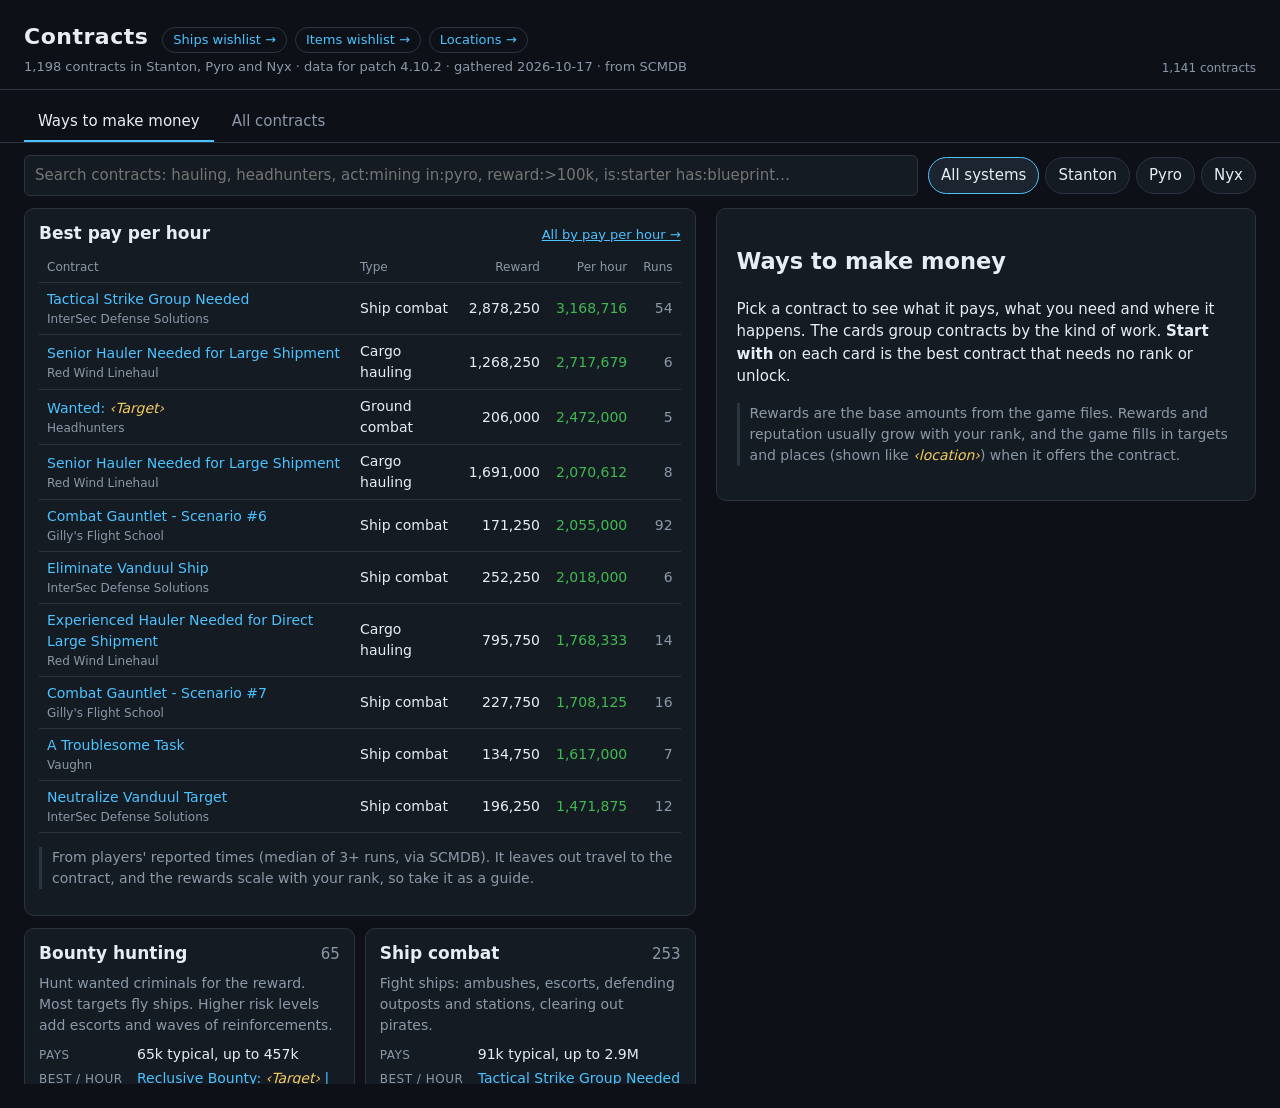
==== index.html @ a2d67939 "Deploy star-citizen-notes@d1c0c6e" ====
<!doctype html>
<html lang="en">
<head>
  <meta charset="utf-8">
  <meta name="viewport" content="width=device-width, initial-scale=1">
  <title>Contracts</title>
  <link rel="stylesheet" href="styles.css">
</head>
<body data-view="overview">
  <header class="top">
    <div>
      <div class="title-row">
        <h1>Contracts</h1>
        <nav class="site-links" id="siteLinks" aria-label="Other sites"></nav>
      </div>
      <p class="meta" id="meta"></p>
    </div>
    <div class="total" id="total"></div>
  </header>

  <nav class="scope" id="tabs" aria-label="View"></nav>

  <section class="toolbar">
    <input id="search" type="search" placeholder="Search contracts: hauling, headhunters, act:mining in:pyro, reward:>100k, is:starter has:blueprint…" autocomplete="off" spellcheck="false">
    <div class="chips" id="systemChips"></div>
  </section>
  <section class="search-only toolbar filters-row">
    <div class="chips" id="actChips"></div>
  </section>
  <section class="search-only toolbar filters-row">
    <label class="sel">Sort <select id="sort"></select></label>
    <label class="sel">Legality <select id="legal"></select></label>
    <div class="fp-flags" id="flagFilters"></div>
    <details class="fp-help" id="help"></details>
  </section>

  <main class="layout">
    <div class="overview" id="overview"></div>
    <ul class="list search-only" id="list"></ul>
    <article class="detail" id="detail"></article>
  </main>

  <script src="site.js"></script>
  <script src="catalog.data.js"></script>
  <script src="activities.data.js"></script>
  <script src="app.js"></script>
</body>
</html>
---- styles.css ----
:root {
  --bg: #0d1117;
  --panel: #151b23;
  --panel-2: #1c2430;
  --border: #2a3441;
  --text: #e6edf3;
  --muted: #8b98a8;
  --accent: #4cc2ff;
  --buy: #3fb950;
  --pledge: #d29922;
  --none: #8b98a8;
  --utility: #4cc2ff;
  --combat: #f85149;
  --racing: #bc8cff;
  --other: #8b98a8;
  --star: #f2cc60;
  color-scheme: dark;
}

* { box-sizing: border-box; }

body {
  margin: 0;
  background: var(--bg);
  color: var(--text);
  font: 15px/1.5 system-ui, -apple-system, "Segoe UI", Roboto, sans-serif;
}

a { color: var(--accent); }

.top {
  display: flex;
  justify-content: space-between;
  align-items: flex-end;
  gap: 16px;
  flex-wrap: wrap;
  padding: 20px 24px 12px;
  border-bottom: 1px solid var(--border);
}
.top h1 { margin: 0; font-size: 22px; letter-spacing: 0.5px; }
.title-row { display: flex; align-items: baseline; gap: 14px; flex-wrap: wrap; }
.site-links { display: flex; gap: 8px; }
.site-links a { font-size: 13px; text-decoration: none; border: 1px solid var(--border); border-radius: 999px; padding: 2px 10px; }
.site-links a:hover { border-color: var(--accent); }
.meta { margin: 4px 0 0; color: var(--muted); font-size: 13px; }
.total { text-align: right; }
.total span { display: block; color: var(--muted); font-size: 12px; }
.total strong { font-size: 20px; font-variant-numeric: tabular-nums; }

.toolbar {
  display: flex;
  flex-wrap: wrap;
  gap: 10px;
  align-items: center;
  padding: 12px 24px;
}
.toolbar input, .toolbar select {
  background: var(--panel);
  color: var(--text);
  border: 1px solid var(--border);
  border-radius: 6px;
  padding: 8px 10px;
  font: inherit;
}
.toolbar input { flex: 1 1 260px; min-width: 0; }
.chips { display: flex; gap: 6px; flex-wrap: wrap; }
.chip {
  background: var(--panel);
  color: var(--text);
  border: 1px solid var(--border);
  border-radius: 999px;
  padding: 6px 12px;
  font: inherit;
  cursor: pointer;
}
.chip span { color: var(--muted); font-size: 12px; margin-left: 2px; }
.chip.on { border-color: var(--accent); background: var(--panel-2); }

.scope { display: flex; gap: 4px; padding: 12px 24px 0; border-bottom: 1px solid var(--border); }
.tab {
  background: transparent;
  color: var(--muted);
  border: 0;
  border-bottom: 2px solid transparent;
  border-radius: 0;
  padding: 8px 14px;
  font-size: 15px;
}
.tab span { font-size: 12px; margin-left: 2px; }
.tab.on { color: var(--text); border-bottom-color: var(--accent); }

.layout {
  display: grid;
  grid-template-columns: minmax(280px, 380px) 1fr;
  gap: 16px;
  padding: 0 24px 24px;
  align-items: start;
}

.list { list-style: none; margin: 0; padding: 0 4px 0 0; display: flex; flex-direction: column; gap: 6px; }
/* The list and the detail panel each scroll on their own, so the page never gets taller than the window. */
.list, .detail, .overview {
  position: sticky;
  top: 12px;
  max-height: calc(100vh - 24px);
  overflow-y: auto;
  scrollbar-width: thin;
  scrollbar-color: var(--border) transparent;
}
.row {
  display: flex;
  align-items: center;
  gap: 10px;
  padding: 0 0 0 12px;
  background: var(--panel);
  border: 1px solid var(--border);
  border-radius: 8px;
}
.row:hover { background: var(--panel-2); }
.row.active { border-color: var(--accent); background: var(--panel-2); }
.row.owned { opacity: 0.6; }
.row.owned strong { text-decoration: line-through; text-decoration-color: var(--buy); }
.row-controls { display: flex; align-items: center; gap: 6px; flex: none; }
.star {
  background: transparent;
  border: 0;
  padding: 0 2px;
  font-size: 18px;
  line-height: 1;
  color: var(--muted);
}
.star:hover, .star.on { color: var(--star); }
.row-check { width: 18px; height: 18px; accent-color: var(--buy); cursor: pointer; flex: none; margin: 0; }
.row-link {
  flex: 1;
  min-width: 0;
  display: flex;
  justify-content: space-between;
  gap: 10px;
  padding: 10px 12px 10px 0;
  color: var(--text);
  text-decoration: none;
}
.row-main { display: flex; flex-direction: column; min-width: 0; }
.row-side { display: flex; flex-direction: column; align-items: flex-end; gap: 4px; white-space: nowrap; }
.sub { color: var(--muted); font-size: 13px; }

.tag {
  font-size: 11px;
  text-transform: uppercase;
  letter-spacing: 0.5px;
  padding: 2px 8px;
  border-radius: 999px;
  border: 1px solid currentColor;
}
/* Item categories (All items view). Wishlist groups fall back to the plain tag color. */
.tag[class*="cat-"] { color: var(--other); }
.tag.cat-weapons { color: #f85149; }
.tag.cat-attachments { color: #ff9b6b; }
.tag.cat-armor { color: #4cc2ff; }
.tag.cat-clothing { color: #bc8cff; }
.tag.cat-tools { color: #d29922; }
.tag.cat-medical-food { color: #3fb950; }
.price.rent { color: var(--accent); }
.price.loot, .price.craft, .price.event { color: var(--racing); }
.status-flight-ready { color: var(--buy); }
.status-in-concept { color: var(--none); }
.owned-tag { color: var(--buy); vertical-align: middle; }

.price { font-size: 13px; font-variant-numeric: tabular-nums; }
.price.buy { color: var(--buy); }
.price.pledge { color: var(--pledge); }
.price.none { color: var(--none); }

.detail {
  background: var(--panel);
  border: 1px solid var(--border);
  border-radius: 10px;
  padding: 0 20px 20px;
}
.hero { margin: 0 -20px 16px; aspect-ratio: 16 / 7; background: var(--panel-2); }
.hero img { width: 100%; height: 100%; object-fit: cover; display: block; }
.noimg { height: 100%; display: grid; place-items: center; color: var(--muted); }
.detail-head { display: flex; justify-content: space-between; gap: 12px; flex-wrap: wrap; }
.detail-head h2 { margin: 0; }
.detail-head .sub { margin: 2px 0 0; }
.badges { display: flex; gap: 6px; align-items: flex-start; }
.detail h3 {
  margin: 22px 0 8px;
  font-size: 13px;
  text-transform: uppercase;
  letter-spacing: 1px;
  color: var(--muted);
}
.links { display: flex; gap: 14px; flex-wrap: wrap; }

.kv { margin: 0; display: grid; gap: 4px; }
.kv div { display: grid; grid-template-columns: 120px 1fr; gap: 8px; }
.kv dt { color: var(--muted); }
.kv dd { margin: 0; }

table { width: 100%; border-collapse: collapse; margin-top: 10px; font-size: 14px; }
th, td { text-align: left; padding: 6px 8px; border-bottom: 1px solid var(--border); }
th { color: var(--muted); font-weight: 500; font-size: 12px; }
.num { text-align: right; font-variant-numeric: tabular-nums; white-space: nowrap; }
tr.best td { color: var(--buy); }

.note { color: var(--muted); font-size: 14px; border-left: 3px solid var(--border); padding-left: 10px; }
.muted, .empty { color: var(--muted); }

.stats { margin: 0; display: grid; grid-template-columns: repeat(auto-fill, minmax(130px, 1fr)); gap: 8px; }
.stat { background: var(--panel-2); border-radius: 6px; padding: 8px 10px; }
.stat dt { color: var(--muted); font-size: 12px; }
.stat dd { margin: 0; font-size: 16px; font-variant-numeric: tabular-nums; }
.stat small { color: var(--muted); }

/* ── Filters ───────────────────────────────── */
.filters-toggle { padding: 8px 12px; font-size: 14px; }
.filters-toggle.on { border-color: var(--accent); }
.filters-toggle .count {
  display: inline-block;
  min-width: 18px;
  margin-left: 4px;
  padding: 0 5px;
  border-radius: 999px;
  background: var(--accent);
  color: #111;
  font-size: 12px;
}
.filter-panel {
  margin: 0 24px 12px;
  padding: 14px 16px;
  background: var(--panel);
  border: 1px solid var(--border);
  border-radius: 10px;
  display: grid;
  gap: 14px;
}
.filter-panel[hidden] { display: none; }
.filter-panel select, .filter-panel input[inputmode] {
  background: var(--panel-2);
  color: var(--text);
  border: 1px solid var(--border);
  border-radius: 6px;
  padding: 6px 8px;
  font: inherit;
  font-size: 14px;
  min-width: 0;
}
.fp-selects { display: grid; grid-template-columns: repeat(auto-fill, minmax(170px, 1fr)); gap: 10px; }
.fp-selects label { display: flex; flex-direction: column; gap: 4px; font-size: 12px; color: var(--muted); }
.fp-flags { display: flex; flex-wrap: wrap; gap: 6px 16px; font-size: 14px; }
.fp-flag { display: inline-flex; align-items: center; gap: 6px; cursor: pointer; }
.fp-flag input { accent-color: var(--accent); margin: 0; }
.fp-ranges { display: grid; grid-template-columns: repeat(auto-fill, minmax(250px, 1fr)); gap: 8px 18px; }
.fp-range { display: grid; grid-template-columns: 1fr 76px auto 76px; align-items: center; gap: 6px; font-size: 14px; }
.fp-range small { color: var(--muted); }
.fp-range em { color: var(--muted); font-style: normal; }
.fp-help { font-size: 13px; color: var(--muted); }
.fp-help summary { cursor: pointer; color: var(--text); }
.fp-help p { margin: 8px 0; }
.fp-syntax { margin: 6px 0; font-size: 13px; }
.fp-syntax td { vertical-align: top; line-height: 1.9; }
.fp-syntax td:first-child { white-space: nowrap; }
.fp-example { margin: 2px 0; font-size: 12px; padding: 4px 10px; }
.active-filters { display: flex; flex-wrap: wrap; gap: 6px; padding: 0 24px; }
.active-filters:not(:empty) { margin-bottom: 12px; }
.filter-chip {
  background: var(--panel-2);
  color: var(--text);
  border: 1px solid var(--accent);
  border-radius: 999px;
  padding: 3px 10px;
  font-size: 13px;
}
.filter-chip span { color: var(--muted); margin-left: 4px; }
.filter-chip.free { border-color: var(--border); }
.filter-chip.neg { border-color: var(--combat); }
.filter-chip.clear { background: transparent; border-color: var(--border); color: var(--muted); }
.row-stats { color: var(--accent); font-size: 12px; font-variant-numeric: tabular-nums; }

/* ── Purchases ─────────────────────────────── */
.pending {
  display: flex;
  flex-wrap: wrap;
  align-items: center;
  gap: 8px 16px;
  margin: 12px 24px 0;
  padding: 10px 14px;
  border: 1px solid var(--pledge);
  border-radius: 8px;
  background: rgba(210, 153, 34, 0.08);
  font-size: 14px;
}
.pending[hidden] { display: none; }
.pending-actions { display: flex; gap: 8px; }
.pending-msg { color: var(--muted); }
button {
  font: inherit;
  font-size: 13px;
  padding: 6px 12px;
  border-radius: 6px;
  border: 1px solid var(--pledge);
  background: var(--pledge);
  color: #111;
  cursor: pointer;
}
button.ghost { background: transparent; color: var(--text); border-color: var(--border); }

.toggles { display: flex; flex-wrap: wrap; gap: 8px; margin: 12px 0 4px; }
.wish-toggle {
  display: inline-flex;
  align-items: center;
  gap: 8px;
  padding: 6px 12px;
  border: 1px solid var(--border);
  border-radius: 999px;
  background: transparent;
  color: var(--text);
  font-size: 15px;
}
button.wish-toggle:hover { border-color: var(--star); }
.wish-toggle.on { border-color: var(--star); }
.wish-toggle select {
  background: var(--panel-2);
  color: var(--text);
  border: 1px solid var(--border);
  border-radius: 6px;
  padding: 2px 6px;
  font: inherit;
  font-size: 14px;
}
.purchase-toggle {
  display: inline-flex;
  align-items: center;
  gap: 8px;
  padding: 6px 12px;
  border: 1px solid var(--border);
  border-radius: 999px;
  cursor: pointer;
  user-select: none;
}
.purchase-toggle input { accent-color: var(--buy); width: 16px; height: 16px; margin: 0; }
.purchase-toggle.on { border-color: var(--buy); color: var(--buy); }
.purchase-toggle small { color: var(--muted); margin-left: 4px; }

/* ── Things to know ────────────────────────── */
.ttk { list-style: none; margin: 0; padding: 0; display: flex; flex-direction: column; gap: 6px; }
.ttk li {
  display: flex;
  gap: 10px;
  align-items: flex-start;
  padding: 8px 12px;
  border-radius: 6px;
  border-left: 3px solid;
  font-size: 14px;
}
.ttk-warn { border-color: var(--pledge) !important; background: rgba(210, 153, 34, 0.10); }
.ttk-info { border-color: var(--accent) !important; background: rgba(76, 194, 255, 0.07); }
.ttk-icon {
  flex: none;
  width: 18px;
  height: 18px;
  margin-top: 1px;
  border-radius: 50%;
  display: grid;
  place-items: center;
  font-size: 12px;
  font-weight: 700;
  color: #111;
}
.ttk-warn .ttk-icon { background: var(--pledge); }
.ttk-info .ttk-icon { background: var(--accent); }


@media print {
  body { background: #fff; color: #000; }
  .top, .pending, .toggles { display: none; }
}

@media (max-width: 800px) {
  .pending { margin-left: 16px; margin-right: 16px; }
  .top, .scope, .toolbar, .layout, .active-filters { padding-left: 16px; padding-right: 16px; }
  .filter-panel { margin-left: 16px; margin-right: 16px; }
  .fp-syntax td:first-child { white-space: normal; }
  .layout { grid-template-columns: 1fr; }
  .list, .overview { position: static; max-height: 60vh; }
  .detail { position: static; max-height: none; overflow: visible; }
  .total { text-align: left; }
}

/* ── Locations ─────────────────────────────── */
body[data-view="overview"] .search-only { display: none; }
body[data-view="search"] .overview { display: none; }
body[data-view="overview"] .layout { grid-template-columns: minmax(0, 1.25fr) minmax(0, 1fr); }
.filters-row { padding-top: 0; gap: 10px 18px; }
.overview { padding-right: 4px; }
.ov-systems { display: flex; gap: 6px; align-items: center; flex-wrap: wrap; margin-bottom: 12px; }
.ov-sys-link { margin-left: auto; font-size: 13px; }
.ov-grid { display: grid; grid-template-columns: repeat(auto-fill, minmax(280px, 1fr)); gap: 10px; }
.ov-card { background: var(--panel); border: 1px solid var(--border); border-radius: 10px; padding: 12px 14px; }
.ov-card header { display: flex; align-items: baseline; justify-content: space-between; gap: 8px; margin-bottom: 6px; }
.ov-card h3 { margin: 0; font-size: 17px; }
.ov-card h3 a { color: var(--text); text-decoration: none; }
.ov { margin: 0; display: grid; gap: 3px; font-size: 14px; }
.ov-row { display: grid; grid-template-columns: 100px 1fr; gap: 8px; }
.ov dt, .ov-label { color: var(--muted); font-size: 12px; text-transform: uppercase; letter-spacing: 0.5px; padding-top: 2px; }
.ov dd { margin: 0; }
.ov-moons { margin-top: 8px; font-size: 14px; }
.ov-moons ul, .ov-list { list-style: none; margin: 4px 0 0; padding: 0; display: grid; gap: 3px; font-size: 14px; }
.ov-hubs { color: var(--muted); }
.ov-count { color: var(--muted); font-size: 12px; margin-left: 4px; }
.ov-more { margin: 10px 0 0; font-size: 13px; }
.place-link { text-decoration: none; }
.place-link:hover { text-decoration: underline; }
.hero-spacer { height: 18px; }
.crumbs a { color: var(--muted); }
.route { margin: 0; padding-left: 22px; display: grid; gap: 6px; }
.route li { padding-left: 4px; }
.route li.curated::marker { color: var(--star); }
.hand { font-size: 11px; color: var(--star); border: 1px solid currentColor; border-radius: 999px; padding: 0 6px; margin-left: 4px; white-space: nowrap; }
.chips-static { display: flex; flex-wrap: wrap; gap: 6px; margin-bottom: 10px; }
.chip-static { font-size: 13px; padding: 2px 10px; border-radius: 999px; background: var(--panel-2); border: 1px solid var(--border); }
.chip-static.flag { border-color: var(--pledge); }
.chip-static.amenity { color: var(--muted); }
.detail h4 { margin: 14px 0 4px; font-size: 13px; color: var(--muted); font-weight: 600; }
.cols { list-style: none; margin: 0; padding: 0; columns: 2 200px; column-gap: 18px; font-size: 14px; }
.cols li { break-inside: avoid; padding: 1px 0; }
.contents summary { cursor: pointer; margin: 14px 0 4px; font-size: 13px; color: var(--muted); font-weight: 600; }
.district { margin: 6px 0 10px; }
.shops { list-style: none; margin: 2px 0 0; padding: 0; display: grid; gap: 2px; font-size: 14px; }
.desc { white-space: pre-line; }
.tag.kind-city { color: #f2cc60; }
.tag.kind-station { color: #4cc2ff; }
.tag.kind-planet, .tag.kind-moon { color: #bc8cff; }
.tag.kind-shop { color: #3fb950; }
.tag.kind-outpost { color: #d29922; }
.tag.kind-asteroid, .tag.kind-poi, .tag.kind-comm, .tag.kind-jump, .tag.kind-system { color: var(--muted); }
@media (max-width: 800px) {
  body[data-view="overview"] .layout { grid-template-columns: 1fr; }
}
.filters-row .fp-flag { white-space: nowrap; }

/* ── Contracts ─────────────────────────────── */
.toolbar #systemChips { flex: none; }
.sel { display: inline-flex; align-items: center; gap: 6px; font-size: 13px; color: var(--muted); }
.sel select { background: var(--panel); color: var(--text); border: 1px solid var(--border); border-radius: 6px; padding: 5px 8px; font: inherit; font-size: 14px; }
.filters-row .fp-help { flex-basis: 100%; }
.ov-top { margin-bottom: 12px; }
.ov-top header a { font-size: 13px; }
.ov-top table { margin-top: 4px; }
.ov-top .sub { font-size: 12px; }
.ov-sum { margin: 0 0 8px; font-size: 14px; color: var(--muted); }
.ov-card .ov-row { grid-template-columns: 90px 1fr; }
.ov-card h3 a { color: var(--text); }
.c-link { text-decoration: none; }
.c-link:hover { text-decoration: underline; }
.rate { color: var(--buy); font-variant-numeric: tabular-nums; }
.illegal-text { color: var(--combat); }
.tok { color: var(--star); font-style: italic; }
.tok::before { content: "‹"; }
.tok::after { content: "›"; }
.row-tags { display: flex; gap: 4px; }
.row-tags:empty { display: none; }
.tag.illegal { color: var(--combat); }
.tag.legal { color: var(--buy); }
.tag.event { color: var(--racing); }
.tag.off { color: var(--muted); }
.tag.act { color: var(--accent); }
.reward { font-size: 20px; margin: 0 0 6px; color: var(--buy); font-variant-numeric: tabular-nums; }
.plain { list-style: none; margin: 0; padding: 0; display: grid; gap: 2px; font-size: 14px; }
.enemies { margin: 0; padding-left: 18px; display: grid; gap: 6px; font-size: 14px; }
.note.good { border-left-color: var(--buy); color: var(--text); }
details.inline { display: inline; }
details.inline summary { cursor: pointer; display: inline; }
.chips-static a.chip-static { text-decoration: none; }
.chips-static a.chip-static:hover { border-color: var(--accent); }
.stats { margin-top: 14px; }
.kv div { grid-template-columns: 130px 1fr; }
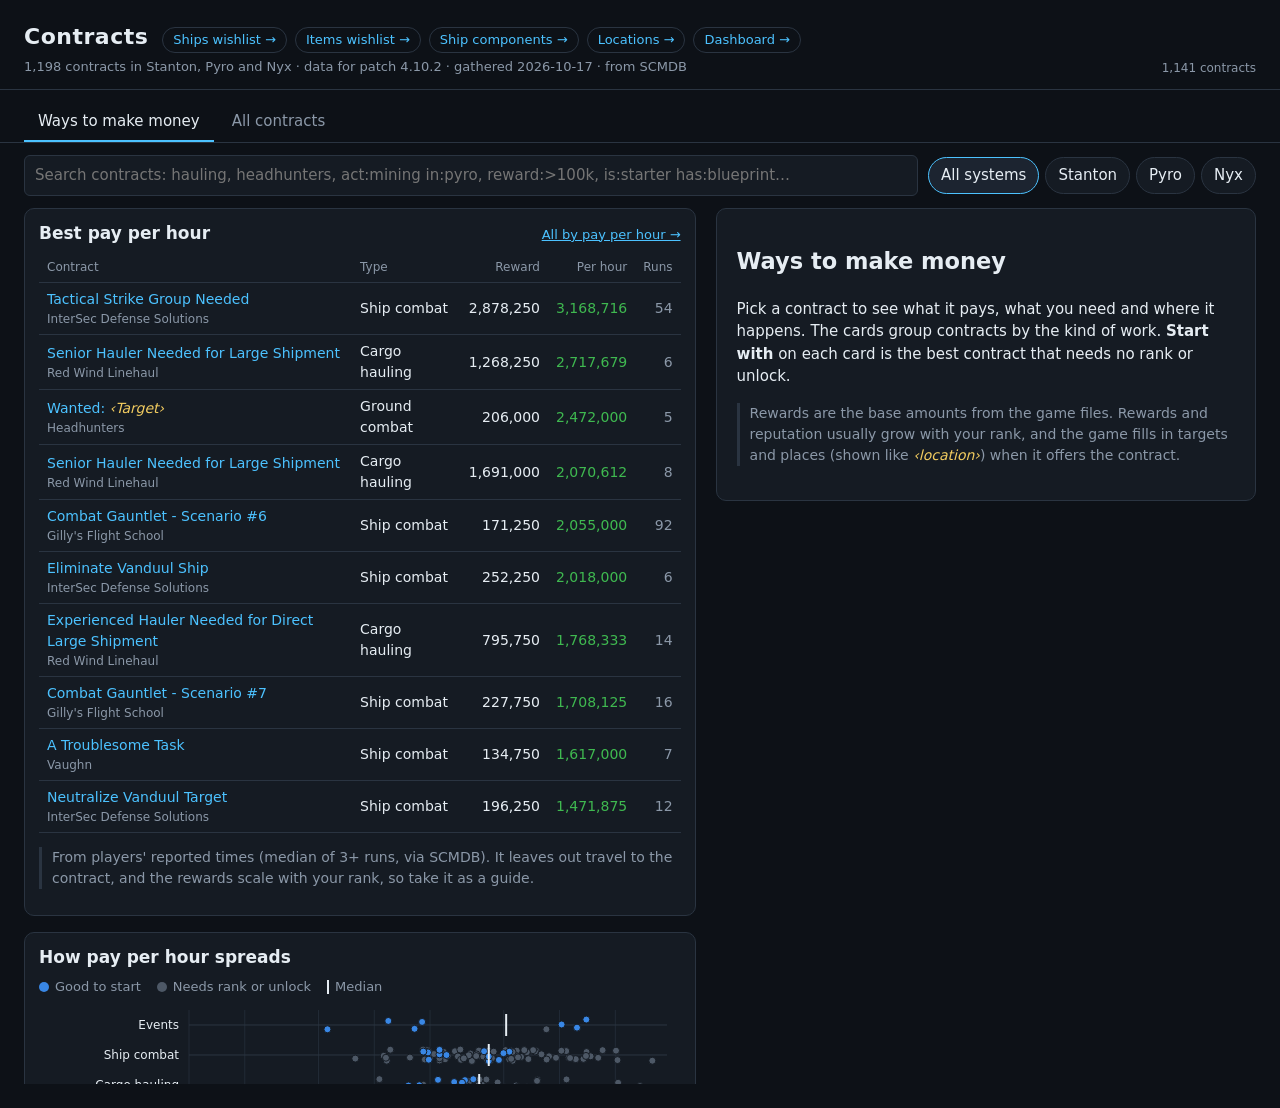
==== commit d6b60d44: "Deploy star-citizen-notes@cb268cd" ====
--- a/index.html
+++ b/index.html
@@ -43,6 +43,7 @@
   <script src="site.js"></script>
   <script src="catalog.data.js"></script>
   <script src="activities.data.js"></script>
+  <script src="spread.js"></script>
   <script src="app.js"></script>
 </body>
 </html>
--- a/styles.css
+++ b/styles.css
@@ -39,7 +39,7 @@
 }
 .top h1 { margin: 0; font-size: 22px; letter-spacing: 0.5px; }
 .title-row { display: flex; align-items: baseline; gap: 14px; flex-wrap: wrap; }
-.site-links { display: flex; gap: 8px; }
+.site-links { display: flex; flex-wrap: wrap; gap: 8px; }
 .site-links a { font-size: 13px; text-decoration: none; border: 1px solid var(--border); border-radius: 999px; padding: 2px 10px; }
 .site-links a:hover { border-color: var(--accent); }
 .meta { margin: 4px 0 0; color: var(--muted); font-size: 13px; }
@@ -477,3 +477,23 @@
 .chips-static a.chip-static:hover { border-color: var(--accent); }
 .stats { margin-top: 14px; }
 .kv div { grid-template-columns: 130px 1fr; }
+
+/* ── Pay per hour spread ───────────────────── */
+.sp-card { position: relative; margin-top: 16px; }
+.sp-plot { width: 100%; overflow: hidden; }
+.sp-svg { display: block; }
+.sp-grid { stroke: #222b36; stroke-width: 1; }
+.sp-row { stroke: #2a3441; stroke-width: 1; }
+.sp-tick { fill: var(--muted); font-size: 11px; font-variant-numeric: tabular-nums; }
+.sp-label { fill: var(--text); font-size: 12px; }
+.sp-hit { fill: transparent; }
+.sp-dot { fill: #4d5866; stroke: var(--panel); stroke-width: 1; }
+.sp-pt.starter .sp-dot { fill: #3987e5; }
+.sp-pt:hover .sp-dot, .sp-pt:focus .sp-dot { stroke: var(--text); stroke-width: 2; }
+.sp-pt:focus { outline: none; }
+.sp-med { stroke: #e6edf3; stroke-width: 2; }
+.sp-legend { display: flex; flex-wrap: wrap; gap: 6px 16px; font-size: 13px; color: var(--muted); margin: 4px 0 8px; }
+.sp-key { display: inline-block; width: 10px; height: 10px; border-radius: 50%; background: #4d5866; margin-right: 6px; vertical-align: -1px; }
+.sp-key.starter { background: #3987e5; }
+.sp-key.med { width: 2px; height: 14px; border-radius: 0; background: #e6edf3; vertical-align: -3px; }
+.sp-tip { position: absolute; z-index: 5; max-width: 320px; padding: 6px 10px; background: var(--panel-2); border: 1px solid var(--border); border-radius: 6px; font-size: 13px; pointer-events: none; box-shadow: 0 4px 12px rgba(0, 0, 0, 0.4); }
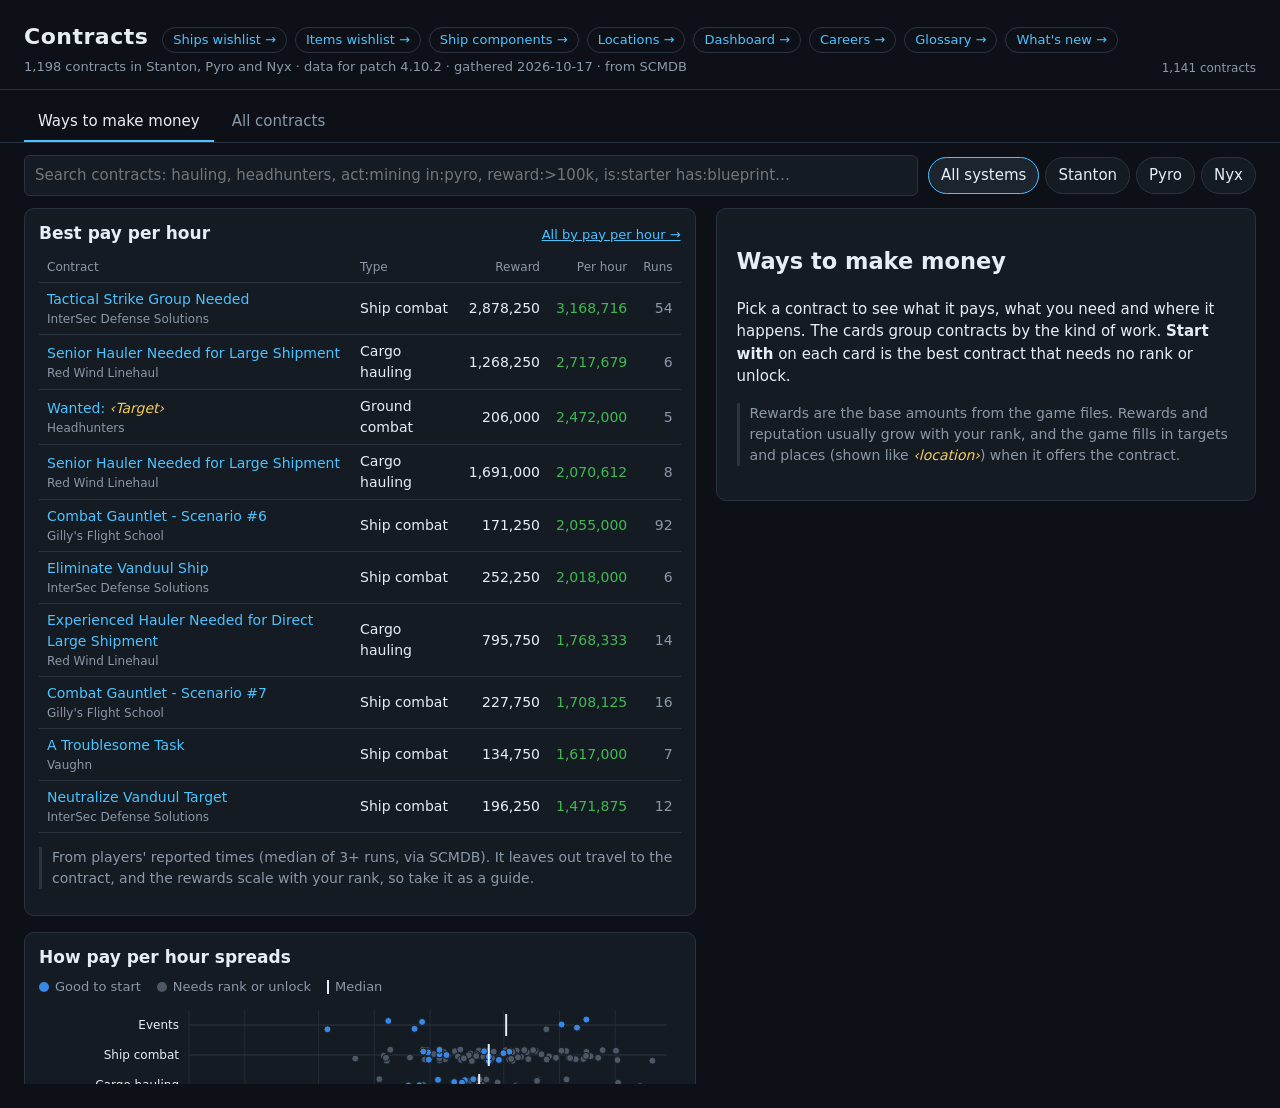
==== commit f63ffe33: "Deploy star-citizen-notes@76025f4" ====
--- a/index.html
+++ b/index.html
@@ -41,6 +41,7 @@
   </main>
 
   <script src="site.js"></script>
+  <script>/* "What's new" dot: loads whatsnew.js from the changelog app linked in site.js. */(function () { var l = ((window.SITE || {}).links || []).filter(function (x) { return x.id === "changelog"; })[0]; if (!l) return; var s = document.createElement("script"); s.src = l.href.replace(/index\.html$/, "") + "whatsnew.js"; s.async = true; document.head.appendChild(s); })();</script>
   <script src="catalog.data.js"></script>
   <script src="activities.data.js"></script>
   <script src="spread.js"></script>
--- a/styles.css
+++ b/styles.css
@@ -497,3 +497,7 @@
 .sp-key.starter { background: #3987e5; }
 .sp-key.med { width: 2px; height: 14px; border-radius: 0; background: #e6edf3; vertical-align: -3px; }
 .sp-tip { position: absolute; z-index: 5; max-width: 320px; padding: 6px 10px; background: var(--panel-2); border: 1px solid var(--border); border-radius: 6px; font-size: 13px; pointer-events: none; box-shadow: 0 4px 12px rgba(0, 0, 0, 0.4); }
+
+/* Names that link to the glossary: quiet until hovered. */
+a.lookup { color: inherit; text-decoration: underline dotted; text-underline-offset: 3px; }
+a.lookup:hover { color: var(--accent); }
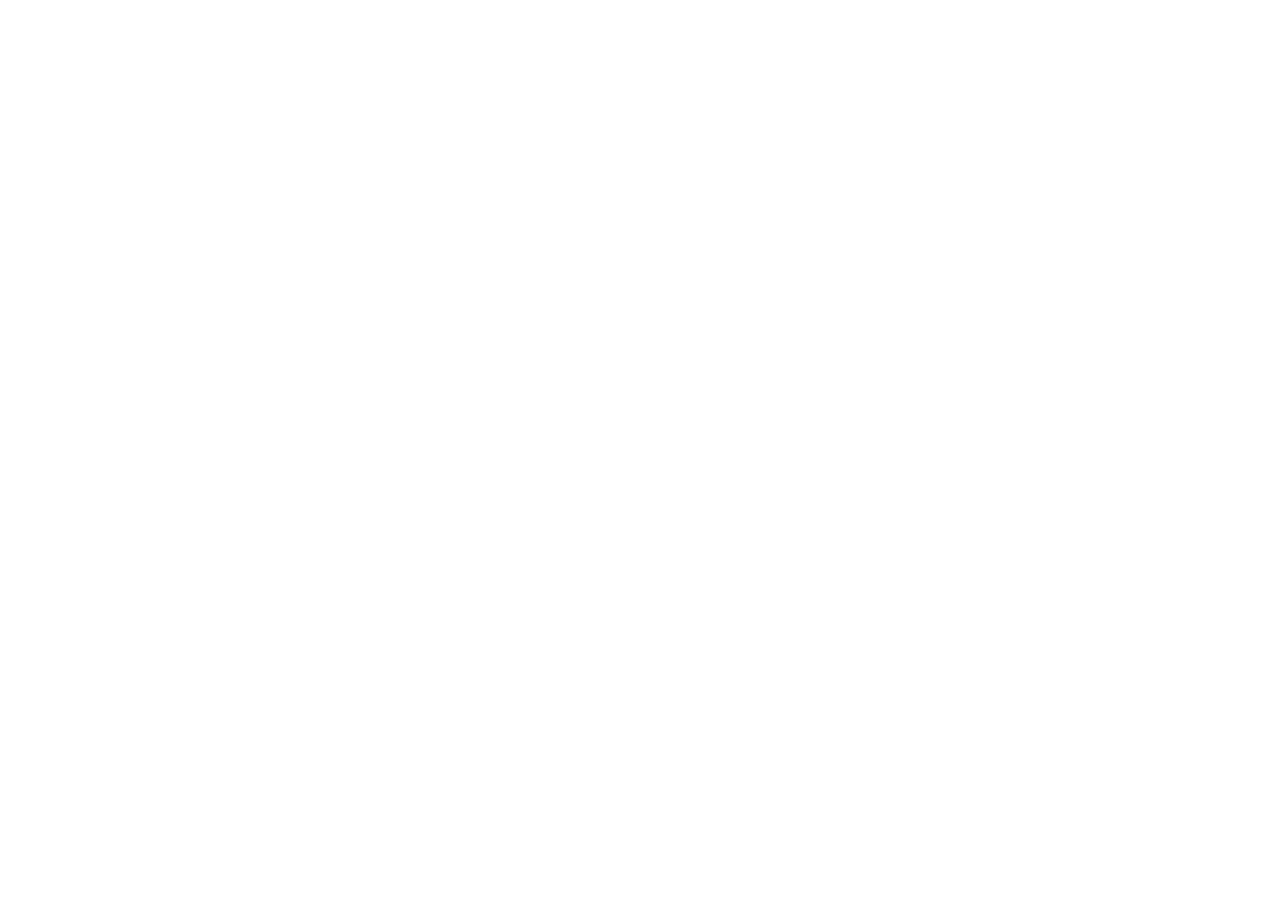
==== commit 193b9f03: "Redirect to https://star-citizen.john-clinton-rogers.workers.dev/contracts/" ====
--- a/index.html
+++ b/index.html
@@ -3,48 +3,125 @@
 <head>
   <meta charset="utf-8">
   <meta name="viewport" content="width=device-width, initial-scale=1">
-  <title>Contracts</title>
-  <link rel="stylesheet" href="styles.css">
+  <meta name="referrer" content="origin">
+  <meta name="robots" content="noindex">
+  <title>Contracts has moved</title>
+  <link rel="canonical" href="https://star-citizen.john-clinton-rogers.workers.dev/contracts/">
+  <noscript><meta http-equiv="refresh" content="0; url=https://star-citizen.john-clinton-rogers.workers.dev/contracts/"></noscript>
+  <style>body{font:16px/1.5 system-ui,sans-serif;max-width:40rem;margin:3rem auto;padding:0 16px;color:#e6edf3;background:#0d1117}a{color:#4cc2ff}</style>
 </head>
-<body data-view="overview">
-  <header class="top">
-    <div>
-      <div class="title-row">
-        <h1>Contracts</h1>
-        <nav class="site-links" id="siteLinks" aria-label="Other sites"></nav>
-      </div>
-      <p class="meta" id="meta"></p>
-    </div>
-    <div class="total" id="total"></div>
-  </header>
+<body>
+  <h1>Contracts has moved</h1>
+  <p>All the Star Citizen tools are now on one site. Taking you to <a id="to" href="https://star-citizen.john-clinton-rogers.workers.dev/contracts/">the new address</a>…</p>
+  <div id="big" hidden>
+    <p>Your saved data is too big to bring over by link. <a id="download" download="star-citizen-saved-data.json" href="#">Download a copy</a>, then <a href="https://star-citizen.john-clinton-rogers.workers.dev/contracts/">continue to the new site</a>.</p>
+  </div>
+  <p><a href="?sc-move=1">Bring my saved data again</a></p>
+  <script>
+// The old GitHub Pages sites' redirect page (hosting-migration, D-045, D-046). Each of the ten repos
+// serves this script, inlined into its index.html and 404.html by publish-redirects.ts, so every
+// old address (deep links too) lands on the same view on the new site.
+// The first time, it also carries the browser's saved data (every "sc-" key) to /moved, in the
+// part of the address after #, which never reaches a server. The old copy is never deleted.
+// "?sc-move=1" sends the data again.
+// Plain JavaScript, like the legacy apps: no build step. Tested in redirect.test.ts.
+((win) => {
+  const SITE = "https://star-citizen.john-clinton-rogers.workers.dev";
+  const PATHS = {"ships":"/ships/","items":"/items/","ship-components":"/components/","dashboard":"/dashboard/","contracts":"/contracts/","careers":"/careers/","locations":"/locations/","glossary":"/glossary/","changelog":"/changelog/","roadmap":"/roadmap/"}; // old repo name ("ship-components") -> new path ("/components/")
+  const MARK = "sc-moved";
+  const AGAIN = "sc-move";
+  const LIMIT = 1_500_000; // characters of encoded data: well under browsers' address limits
 
-  <nav class="scope" id="tabs" aria-label="View"></nav>
+  /** The new site's path for an old address, keeping the page, query and #. */
+  const newPath = (pathname, search, hash) => {
+    const m = /^\/star-citizen-([a-z-]+)(\/.*)?$/.exec(pathname);
+    const base = m && PATHS[m[1]];
+    if (!base) return "/";
+    let rest = (m[2] || "/").slice(1);
+    if (rest === "index.html") rest = "";
+    const query = search
+      .replace(/^\?/, "")
+      .split("&")
+      .filter((p) => p && p.split("=")[0] !== AGAIN)
+      .join("&");
+    return `${base}${rest}${query ? `?${query}` : ""}${hash}`;
+  };
 
-  <section class="toolbar">
-    <input id="search" type="search" placeholder="Search contracts: hauling, headhunters, act:mining in:pyro, reward:>100k, is:starter has:blueprint…" autocomplete="off" spellcheck="false">
-    <div class="chips" id="systemChips"></div>
-  </section>
-  <section class="search-only toolbar filters-row">
-    <div class="chips" id="actChips"></div>
-  </section>
-  <section class="search-only toolbar filters-row">
-    <label class="sel">Sort <select id="sort"></select></label>
-    <label class="sel">Legality <select id="legal"></select></label>
-    <div class="fp-flags" id="flagFilters"></div>
-    <details class="fp-help" id="help"></details>
-  </section>
+  const savedData = (storage) => {
+    const data = {};
+    let count = 0;
+    for (let i = 0; i < storage.length; i++) {
+      const key = storage.key(i);
+      if (key?.startsWith("sc-") && key !== MARK) {
+        data[key] = storage.getItem(key);
+        count++;
+      }
+    }
+    return count ? data : null;
+  };
 
-  <main class="layout">
-    <div class="overview" id="overview"></div>
-    <ul class="list search-only" id="list"></ul>
-    <article class="detail" id="detail"></article>
-  </main>
+  const encode = (data) => {
+    const bytes = new TextEncoder().encode(JSON.stringify(data));
+    let binary = "";
+    for (const b of bytes) binary += String.fromCharCode(b);
+    return btoa(binary).replace(/\+/g, "-").replace(/\//g, "_").replace(/=+$/, "");
+  };
 
-  <script src="site.js"></script>
-  <script>/* "What's new" dot: loads whatsnew.js from the changelog app linked in site.js. */(function () { var l = ((window.SITE || {}).links || []).filter(function (x) { return x.id === "changelog"; })[0]; if (!l) return; var s = document.createElement("script"); s.src = l.href.replace(/index\.html$/, "") + "whatsnew.js"; s.async = true; document.head.appendChild(s); })();</script>
-  <script src="catalog.data.js"></script>
-  <script src="activities.data.js"></script>
-  <script src="spread.js"></script>
-  <script src="app.js"></script>
+  /** Where to send this visit: { url }, { url, carried }, or { tooBig, url, data }. */
+  const plan = (location, storage) => {
+    const path = newPath(location.pathname, location.search, location.hash);
+    const again = new RegExp(`(^|[?&])${AGAIN}=`).test(location.search);
+    let data = null;
+    try {
+      if (again || !storage.getItem(MARK)) data = savedData(storage);
+    } catch {
+      data = null; // storage blocked: just redirect
+    }
+    if (!data) return { url: SITE + path };
+    const encoded = encode(data);
+    if (encoded.length > LIMIT) return { tooBig: true, url: SITE + path, data };
+    return { url: `${SITE}/moved#data=${encoded}&to=${encodeURIComponent(path)}`, carried: true };
+  };
+
+  const show = (doc, p) => {
+    const link = doc.getElementById("to");
+    if (link) link.href = p.url;
+    if (!p.tooBig) return;
+    const box = doc.getElementById("big");
+    const download = doc.getElementById("download");
+    if (box) box.hidden = false;
+    if (download) {
+      download.href = `data:application/json;charset=utf-8,${encodeURIComponent(JSON.stringify(p.data))}`;
+    }
+  };
+
+  const run = (w) => {
+    let storage = null;
+    try {
+      storage = w.localStorage;
+    } catch {
+      storage = null;
+    }
+    const p = storage
+      ? plan(w.location, storage)
+      : { url: SITE + newPath(w.location.pathname, w.location.search, w.location.hash) };
+    show(w.document, p);
+    if (p.tooBig) return p;
+    if (p.carried) {
+      try {
+        storage.setItem(MARK, new Date().toISOString());
+      } catch {
+        // fine: it offers to carry the data again next time
+      }
+    }
+    w.location.replace(p.url);
+    return p;
+  };
+
+  win.ScRedirect = { newPath, plan, run };
+  if (!win.ScRedirectTest) run(win);
+})(window);
+
+  </script>
 </body>
 </html>
